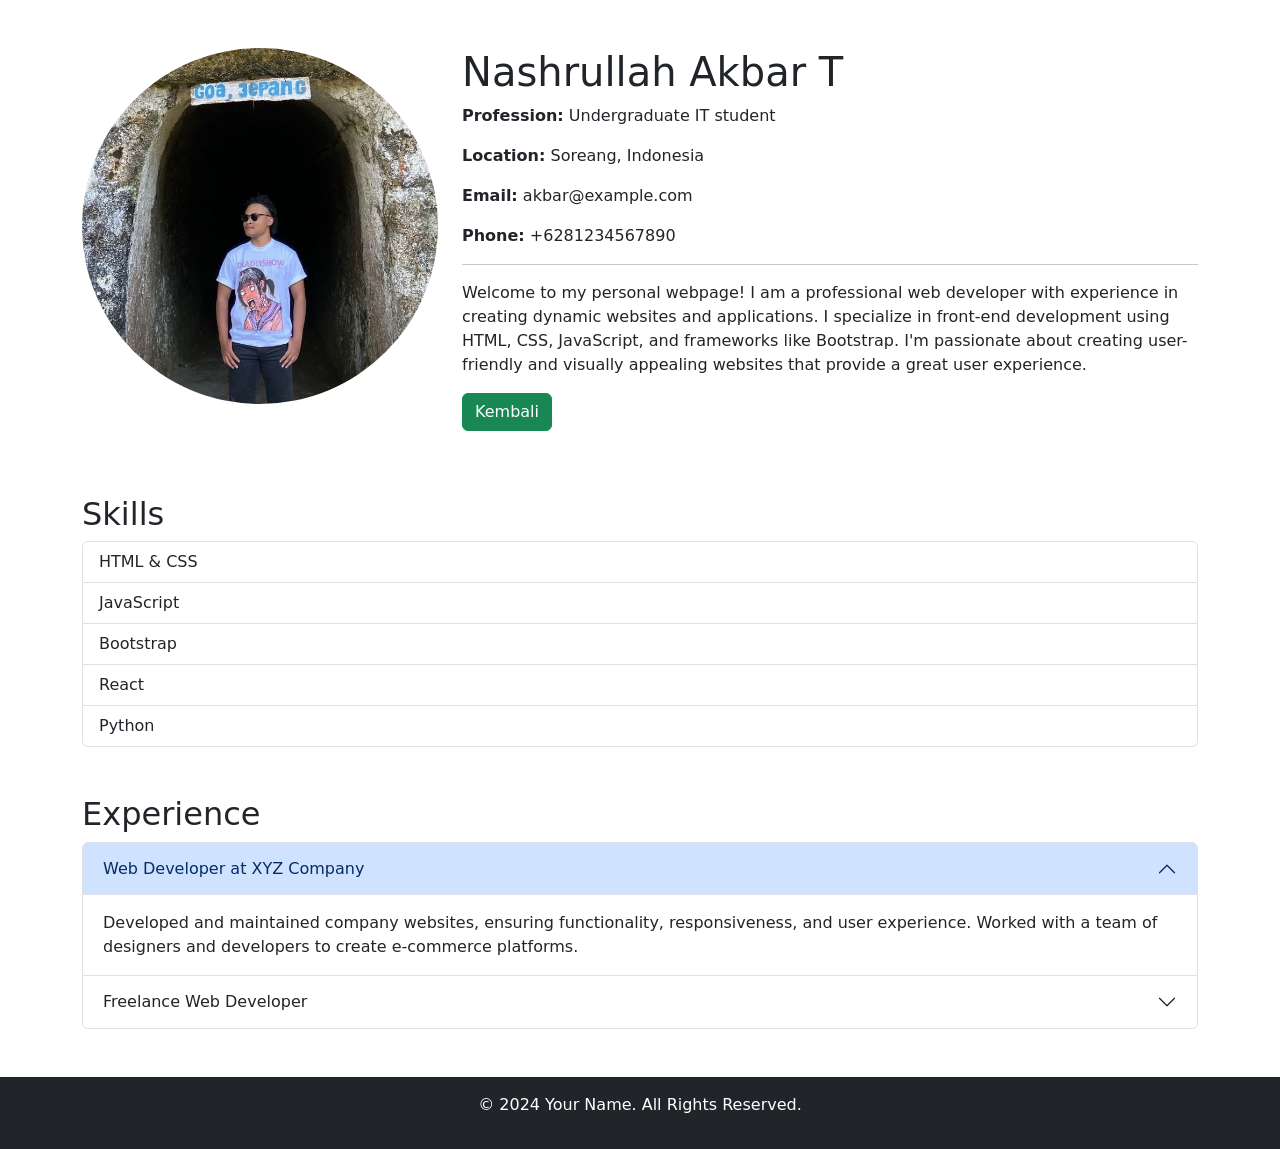
==== datadiri/akbar.html @ 1a664b79 "fix" ====
<html lang="en">
<head>
    <meta charset="UTF-8">
    <meta name="viewport" content="width=device-width, initial-scale=1.0">
    <title>Biodata</title>
    <!-- Bootstrap CSS -->
    <link href="https://cdn.jsdelivr.net/npm/bootstrap@5.3.0-alpha1/dist/css/bootstrap.min.css" rel="stylesheet">
</head>
<body>


<!-- Main Content -->
<div class="container mt-5">
    <div class="row">
        <div class="col-md-4">
            <img src="../img/akbar.jpg" alt="Profile Picture" class="img-fluid rounded-circle mb-3">
        </div>
        <div class="col-md-8">
            <h1>Nashrullah Akbar T</h1>
            <p><strong>Profession:</strong> Undergraduate IT student</p>
            <p><strong>Location:</strong> Soreang, Indonesia</p>
            <p><strong>Email:</strong> akbar@example.com</p>
            <p><strong>Phone:</strong> +6281234567890</p>
            <hr>
            <p>Welcome to my personal webpage! I am a professional web developer with experience in creating dynamic websites and applications. I specialize in front-end development using HTML, CSS, JavaScript, and frameworks like Bootstrap. I'm passionate about creating user-friendly and visually appealing websites that provide a great user experience.</p>
            <form>
                <button type="button"  onclick="history.back()" class="btn btn-success">Kembali</button>
               </form>
        </div>
    </div>

    <div class="row mt-5">
        <div class="col-md-12">
            <h2>Skills</h2>
            <ul class="list-group">
                <li class="list-group-item">HTML & CSS</li>
                <li class="list-group-item">JavaScript</li>
                <li class="list-group-item">Bootstrap</li>
                <li class="list-group-item">React</li>
                <li class="list-group-item">Python</li>
            </ul>
        </div>
    </div>

    <div class="row mt-5">
        <div class="col-md-12">
            <h2>Experience</h2>
            <div class="accordion" id="experienceAccordion">
                <div class="accordion-item">
                    <h2 class="accordion-header" id="headingOne">
                        <button class="accordion-button" type="button" data-bs-toggle="collapse" data-bs-target="#collapseOne" aria-expanded="true" aria-controls="collapseOne">
                            Web Developer at XYZ Company
                        </button>
                    </h2>
                    <div id="collapseOne" class="accordion-collapse collapse show" aria-labelledby="headingOne" data-bs-parent="#experienceAccordion">
                        <div class="accordion-body">
                            Developed and maintained company websites, ensuring functionality, responsiveness, and user experience. Worked with a team of designers and developers to create e-commerce platforms.
                        </div>
                    </div>
                </div>
                <div class="accordion-item">
                    <h2 class="accordion-header" id="headingTwo">
                        <button class="accordion-button collapsed" type="button" data-bs-toggle="collapse" data-bs-target="#collapseTwo" aria-expanded="false" aria-controls="collapseTwo">
                            Freelance Web Developer
                        </button>
                    </h2>
                    <div id="collapseTwo" class="accordion-collapse collapse" aria-labelledby="headingTwo" data-bs-parent="#experienceAccordion">
                        <div class="accordion-body">
                            Built websites for small businesses and personal portfolios, focusing on clean, modern design and user-centric functionality.
                        </div>
                    </div>
                </div>
            </div>
        </div>
    </div>
</div>

<!-- Footer -->
<footer class="bg-dark text-white text-center py-3 mt-5">
    <p>&copy; 2024 Your Name. All Rights Reserved.</p>
</footer>

<!-- Bootstrap JS -->
<script src="https://cdn.jsdelivr.net/npm/bootstrap@5.3.0-alpha1/dist/js/bootstrap.bundle.min.js"></script>
</body>
</html>
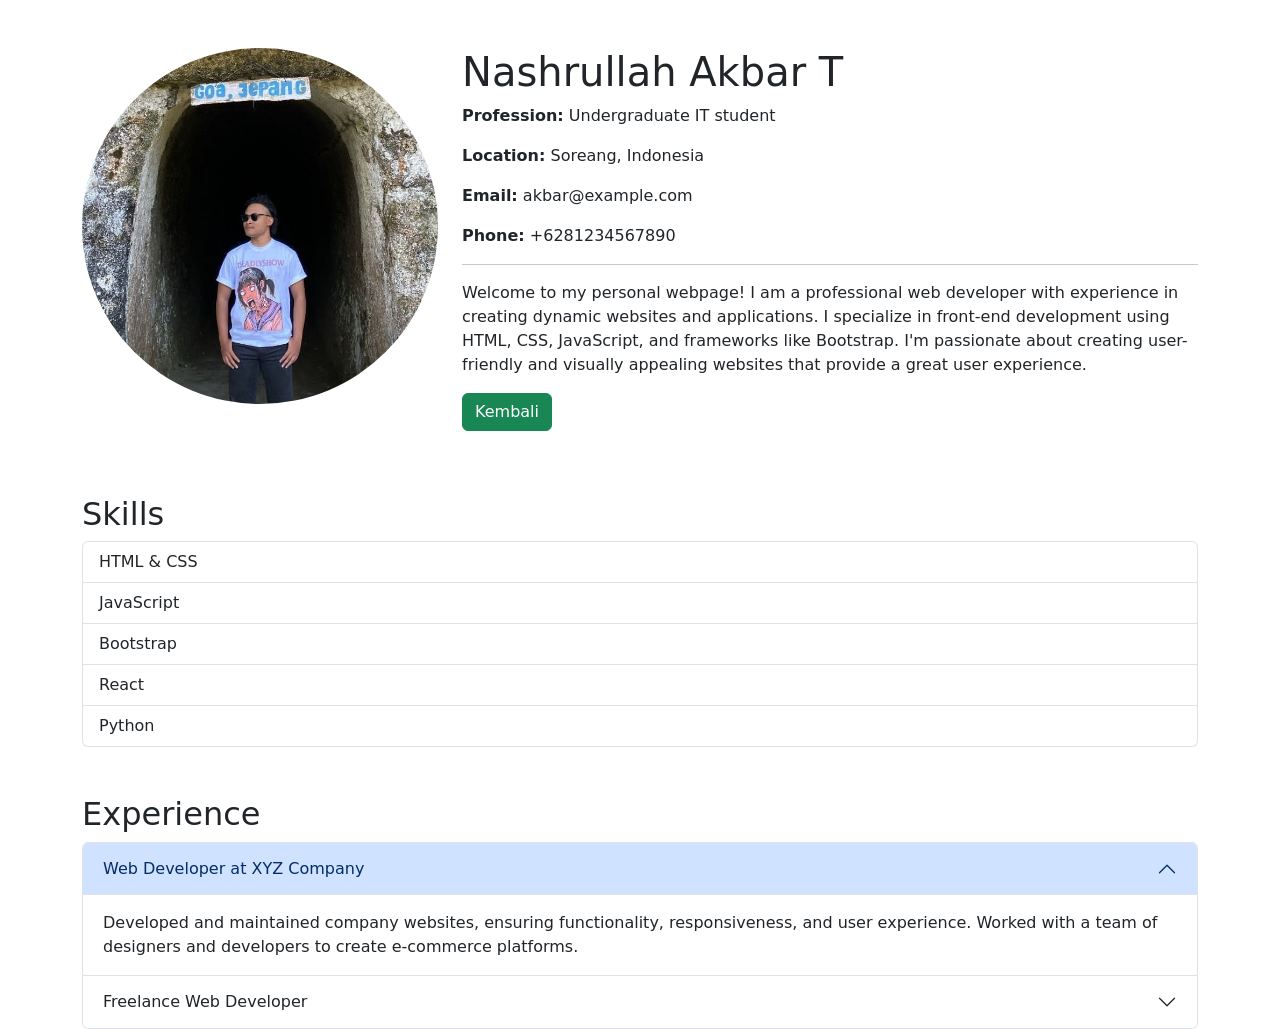
==== commit 22f28386: "add boostrap and sum changes" ====
--- a/datadiri/akbar.html
+++ b/datadiri/akbar.html
@@ -24,7 +24,7 @@
             <hr>
             <p>Welcome to my personal webpage! I am a professional web developer with experience in creating dynamic websites and applications. I specialize in front-end development using HTML, CSS, JavaScript, and frameworks like Bootstrap. I'm passionate about creating user-friendly and visually appealing websites that provide a great user experience.</p>
             <form>
-                <button type="button"  onclick="history.back()" class="btn btn-success">Kembali</button>
+                <button type="button" onclick="window.location.href='../index.html'" class="btn btn-success">Kembali</button>
                </form>
         </div>
     </div>
@@ -75,10 +75,7 @@
     </div>
 </div>
 
-<!-- Footer -->
-<footer class="bg-dark text-white text-center py-3 mt-5">
-    <p>&copy; 2024 Your Name. All Rights Reserved.</p>
-</footer>
+
 
 <!-- Bootstrap JS -->
 <script src="https://cdn.jsdelivr.net/npm/bootstrap@5.3.0-alpha1/dist/js/bootstrap.bundle.min.js"></script>
